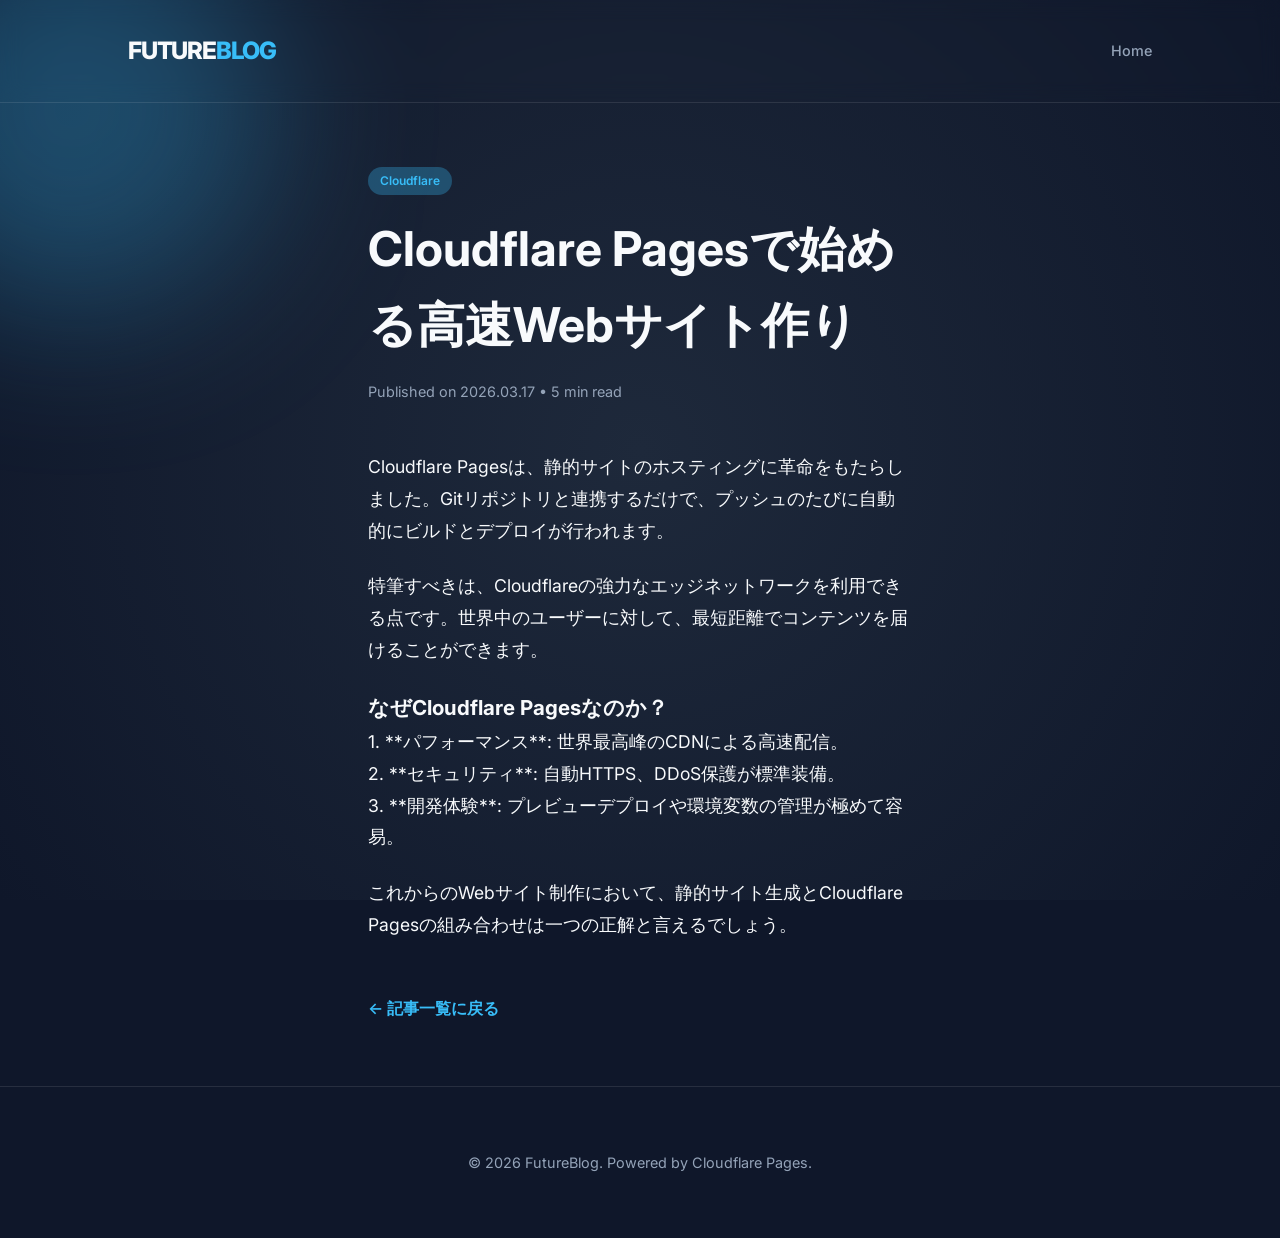
==== posts/first-post.html @ a9544e0a "Initial commit of FutureBlog" ====
<!DOCTYPE html>
<html lang="ja">
<head>
    <meta charset="UTF-8">
    <meta name="viewport" content="width=device-width, initial-scale=1.0">
    <title>Cloudflare Pagesで始める高速Webサイト作り | FutureBlog</title>
    <link rel="stylesheet" href="../css/style.css">
    <style>
        .post-container {
            max-width: 800px;
            margin: 4rem auto;
            padding: 0 10%;
        }
        .post-header {
            margin-bottom: 3rem;
            text-align: left;
        }
        .post-header h1 {
            font-size: 3rem;
            margin-bottom: 1rem;
        }
        .post-meta {
            color: var(--text-secondary);
            font-size: 0.9rem;
        }
        .post-content {
            font-size: 1.1rem;
            line-height: 1.8;
            color: var(--text-primary);
        }
        .post-content p {
            margin-bottom: 1.5rem;
        }
        .back-link {
            display: inline-block;
            margin-top: 2rem;
            color: var(--accent-color);
            text-decoration: none;
            font-weight: 600;
        }
        .back-link:hover {
            text-decoration: underline;
        }
    </style>
</head>
<body>
    <div class="bg-blobs">
        <div class="blob" style="top: -10%; left: -10%;"></div>
    </div>

    <header>
        <a href="../index.html" class="logo">FUTURE<span>BLOG</span></a>
        <nav>
            <a href="../index.html">Home</a>
        </nav>
    </header>

    <main class="post-container fade-in">
        <div class="post-header">
            <span class="card-tag">Cloudflare</span>
            <h1>Cloudflare Pagesで始める高速Webサイト作り</h1>
            <div class="post-meta">Published on 2026.03.17 • 5 min read</div>
        </div>

        <div class="post-content">
            <p>Cloudflare Pagesは、静的サイトのホスティングに革命をもたらしました。Gitリポジトリと連携するだけで、プッシュのたびに自動的にビルドとデプロイが行われます。</p>
            <p>特筆すべきは、Cloudflareの強力なエッジネットワークを利用できる点です。世界中のユーザーに対して、最短距離でコンテンツを届けることができます。</p>
            <h3>なぜCloudflare Pagesなのか？</h3>
            <p>1. **パフォーマンス**: 世界最高峰のCDNによる高速配信。<br>
               2. **セキュリティ**: 自動HTTPS、DDoS保護が標準装備。<br>
               3. **開発体験**: プレビューデプロイや環境変数の管理が極めて容易。</p>
            <p>これからのWebサイト制作において、静的サイト生成とCloudflare Pagesの組み合わせは一つの正解と言えるでしょう。</p>
        </div>

        <a href="../index.html" class="back-link">← 記事一覧に戻る</a>
    </main>

    <footer>
        <p>&copy; 2026 FutureBlog. Powered by Cloudflare Pages.</p>
    </footer>

    <script src="../js/app.js"></script>
</body>
</html>
---- css/style.css ----
@import url('https://fonts.googleapis.com/css2?family=Inter:wght@300;400;600;800&display=swap');

:root {
    --bg-color: #0f172a;
    --surface-color: rgba(30, 41, 59, 0.7);
    --glass-border: rgba(255, 255, 255, 0.1);
    --accent-color: #38bdf8;
    --accent-glow: rgba(56, 189, 248, 0.3);
    --text-primary: #f8fafc;
    --text-secondary: #94a3b8;
    --transition-speed: 0.3s;
}

* {
    margin: 0;
    padding: 0;
    box-sizing: border-box;
}

body {
    font-family: 'Inter', sans-serif;
    background-color: var(--bg-color);
    color: var(--text-primary);
    line-height: 1.6;
    overflow-x: hidden;
}

/* Background Animation */
.bg-blobs {
    position: fixed;
    top: 0;
    left: 0;
    width: 100%;
    height: 100%;
    z-index: -1;
    overflow: hidden;
    background: radial-gradient(circle at 50% 50%, #1e293b 0%, #0f172a 100%);
}

.blob {
    position: absolute;
    width: 400px;
    height: 400px;
    background: var(--accent-glow);
    filter: blur(80px);
    border-radius: 50%;
    animation: move 20s infinite alternate;
}

@keyframes move {
    from { transform: translate(-10%, -10%) scale(1); }
    to { transform: translate(20%, 20%) scale(1.2); }
}

/* Layout */
header {
    padding: 2rem 10%;
    display: flex;
    justify-content: space-between;
    align-items: center;
    backdrop-filter: blur(10px);
    position: sticky;
    top: 0;
    z-index: 100;
    border-bottom: 1px solid var(--glass-border);
}

.logo {
    font-size: 1.5rem;
    font-weight: 800;
    letter-spacing: -0.05em;
    color: var(--text-primary);
    text-decoration: none;
}

.logo span {
    color: var(--accent-color);
}

nav a {
    color: var(--text-secondary);
    text-decoration: none;
    margin-left: 2rem;
    font-size: 0.9rem;
    font-weight: 500;
    transition: var(--transition-speed);
}

nav a:hover {
    color: var(--accent-color);
}

/* Hero */
.hero {
    padding: 8rem 10% 4rem;
    text-align: center;
}

.hero h1 {
    font-size: 4rem;
    font-weight: 800;
    margin-bottom: 1.5rem;
    letter-spacing: -0.02em;
    background: linear-gradient(to right, #fff, var(--accent-color));
    -webkit-background-clip: text;
    background-clip: text;
    -webkit-text-fill-color: transparent;
}

.hero p {
    font-size: 1.25rem;
    color: var(--text-secondary);
    max-width: 600px;
    margin: 0 auto 2rem;
}

/* Blog Grid */
.container {
    padding: 4rem 10%;
    max-width: 1400px;
    margin: 0 auto;
}

.grid {
    display: grid;
    grid-template-columns: repeat(auto-fill, minmax(350px, 1fr));
    gap: 2.5rem;
}

.card {
    background: var(--surface-color);
    border: 1px solid var(--glass-border);
    border-radius: 20px;
    overflow: hidden;
    transition: transform 0.4s cubic-bezier(0.175, 0.885, 0.32, 1.275), box-shadow 0.4s;
    backdrop-filter: blur(5px);
    cursor: pointer;
}

.card:hover {
    transform: translateY(-10px);
    box-shadow: 0 20px 40px rgba(0, 0, 0, 0.3), 0 0 20px var(--accent-glow);
    border-color: var(--accent-color);
}

.card-image {
    width: 100%;
    height: 200px;
    object-fit: cover;
    background: #1e293b; /* Placeholder color */
}

.card-content {
    padding: 1.5rem;
}

.card-tag {
    display: inline-block;
    padding: 0.25rem 0.75rem;
    background: var(--accent-glow);
    color: var(--accent-color);
    border-radius: 100px;
    font-size: 0.75rem;
    font-weight: 600;
    margin-bottom: 1rem;
}

.card h3 {
    font-size: 1.5rem;
    margin-bottom: 0.75rem;
    line-height: 1.3;
}

.card p {
    color: var(--text-secondary);
    font-size: 0.95rem;
    margin-bottom: 1.5rem;
}

.card-footer {
    display: flex;
    justify-content: space-between;
    align-items: center;
    color: var(--text-secondary);
    font-size: 0.85rem;
}

/* Footer */
footer {
    padding: 4rem 10%;
    text-align: center;
    border-top: 1px solid var(--glass-border);
    color: var(--text-secondary);
    font-size: 0.9rem;
}

/* Micro-animations */
.fade-in {
    opacity: 0;
    transform: translateY(20px);
    animation: fadeIn 0.8s forwards;
}

@keyframes fadeIn {
    to {
        opacity: 1;
        transform: translateY(0);
    }
}
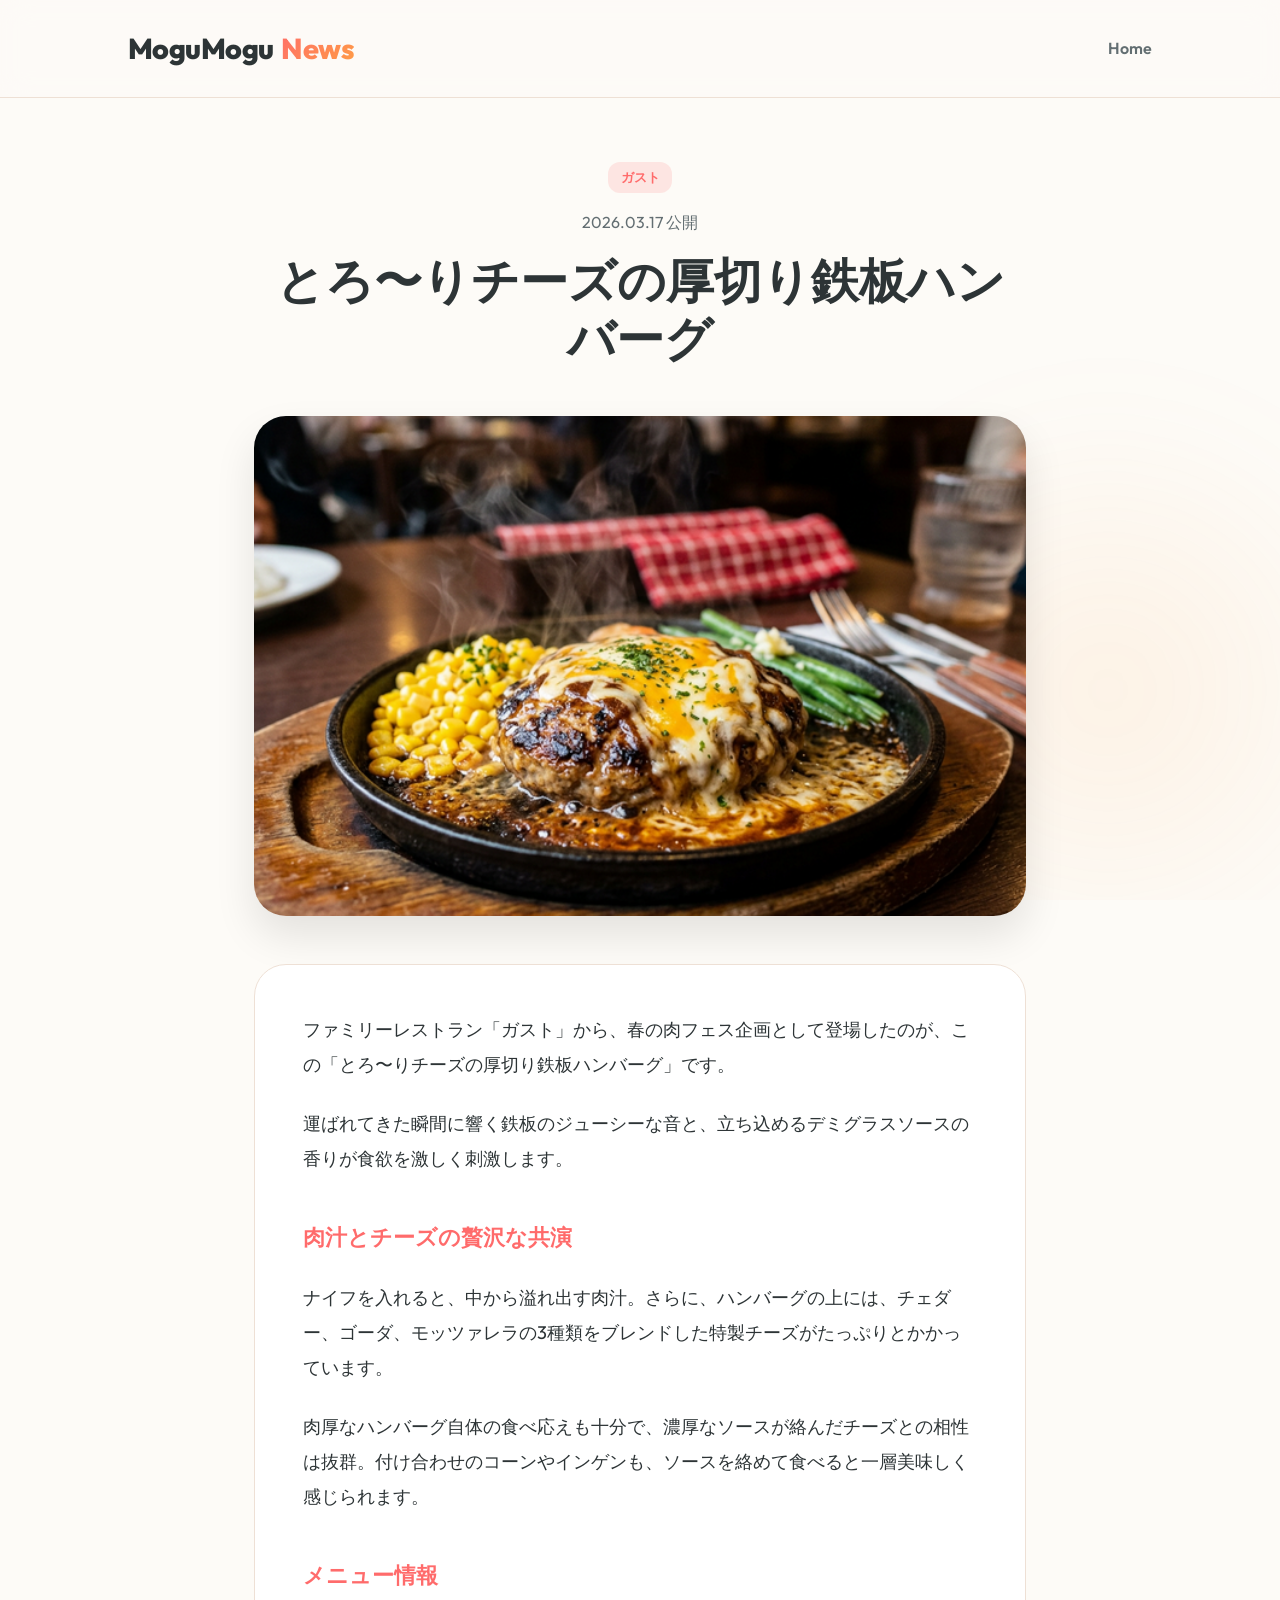
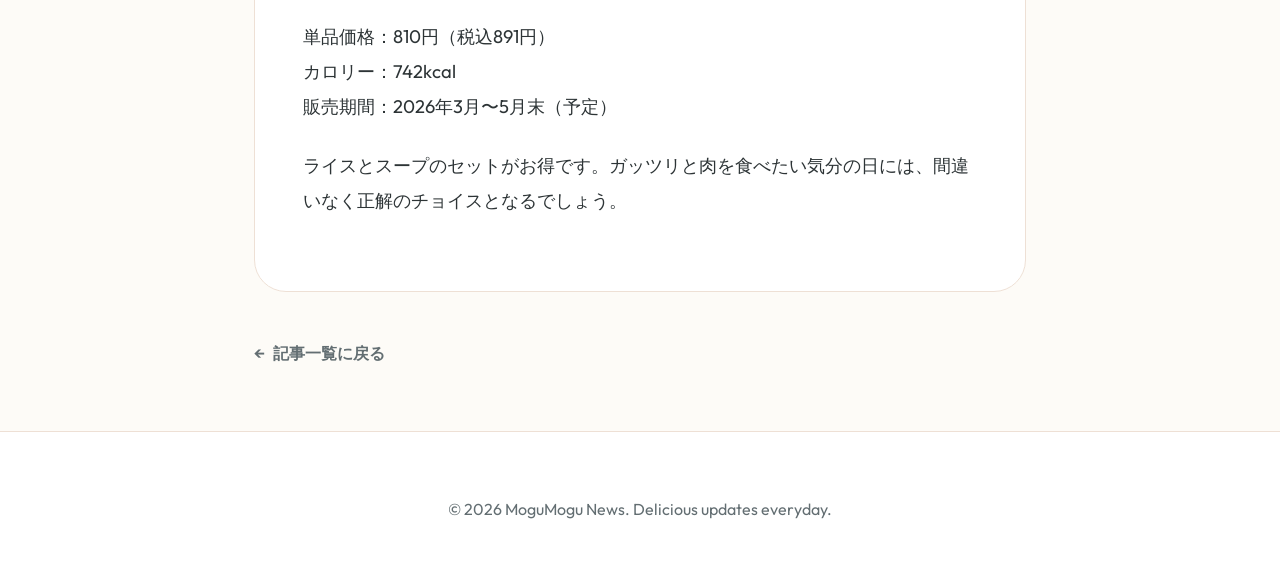
==== commit 105a5788: "Renew design and content for MoguMogu News (gourmet site)" ====
--- a/posts/first-post.html
+++ b/posts/first-post.html
@@ -3,53 +3,16 @@
 <head>
     <meta charset="UTF-8">
     <meta name="viewport" content="width=device-width, initial-scale=1.0">
-    <title>Cloudflare Pagesで始める高速Webサイト作り | FutureBlog</title>
+    <title>とろ〜りチーズの厚切り鉄板ハンバーグ | MoguMogu News</title>
     <link rel="stylesheet" href="../css/style.css">
-    <style>
-        .post-container {
-            max-width: 800px;
-            margin: 4rem auto;
-            padding: 0 10%;
-        }
-        .post-header {
-            margin-bottom: 3rem;
-            text-align: left;
-        }
-        .post-header h1 {
-            font-size: 3rem;
-            margin-bottom: 1rem;
-        }
-        .post-meta {
-            color: var(--text-secondary);
-            font-size: 0.9rem;
-        }
-        .post-content {
-            font-size: 1.1rem;
-            line-height: 1.8;
-            color: var(--text-primary);
-        }
-        .post-content p {
-            margin-bottom: 1.5rem;
-        }
-        .back-link {
-            display: inline-block;
-            margin-top: 2rem;
-            color: var(--accent-color);
-            text-decoration: none;
-            font-weight: 600;
-        }
-        .back-link:hover {
-            text-decoration: underline;
-        }
-    </style>
 </head>
 <body>
     <div class="bg-blobs">
-        <div class="blob" style="top: -10%; left: -10%;"></div>
+        <div class="blob" style="bottom: -10%; right: -10%;"></div>
     </div>
 
     <header>
-        <a href="../index.html" class="logo">FUTURE<span>BLOG</span></a>
+        <a href="../index.html" class="logo">MoguMogu<span>News</span></a>
         <nav>
             <a href="../index.html">Home</a>
         </nav>
@@ -57,26 +20,36 @@
 
     <main class="post-container fade-in">
         <div class="post-header">
-            <span class="card-tag">Cloudflare</span>
-            <h1>Cloudflare Pagesで始める高速Webサイト作り</h1>
-            <div class="post-meta">Published on 2026.03.17 • 5 min read</div>
+            <span class="card-tag">ガスト</span>
+            <div class="post-meta">2026.03.17 公開</div>
+            <h1>とろ〜りチーズの厚切り鉄板ハンバーグ</h1>
         </div>
 
+        <img src="../assets/images/hamburger_steak.png" alt="鉄板ハンバーグ" class="post-image-hero">
+
         <div class="post-content">
-            <p>Cloudflare Pagesは、静的サイトのホスティングに革命をもたらしました。Gitリポジトリと連携するだけで、プッシュのたびに自動的にビルドとデプロイが行われます。</p>
-            <p>特筆すべきは、Cloudflareの強力なエッジネットワークを利用できる点です。世界中のユーザーに対して、最短距離でコンテンツを届けることができます。</p>
-            <h3>なぜCloudflare Pagesなのか？</h3>
-            <p>1. **パフォーマンス**: 世界最高峰のCDNによる高速配信。<br>
-               2. **セキュリティ**: 自動HTTPS、DDoS保護が標準装備。<br>
-               3. **開発体験**: プレビューデプロイや環境変数の管理が極めて容易。</p>
-            <p>これからのWebサイト制作において、静的サイト生成とCloudflare Pagesの組み合わせは一つの正解と言えるでしょう。</p>
+            <p>ファミリーレストラン「ガスト」から、春の肉フェス企画として登場したのが、この「とろ〜りチーズの厚切り鉄板ハンバーグ」です。</p>
+            <p>運ばれてきた瞬間に響く鉄板のジューシーな音と、立ち込めるデミグラスソースの香りが食欲を激しく刺激します。</p>
+            
+            <h3>肉汁とチーズの贅沢な共演</h3>
+            <p>ナイフを入れると、中から溢れ出す肉汁。さらに、ハンバーグの上には、チェダー、ゴーダ、モッツァレラの3種類をブレンドした特製チーズがたっぷりとかかっています。</p>
+            <p>肉厚なハンバーグ自体の食べ応えも十分で、濃厚なソースが絡んだチーズとの相性は抜群。付け合わせのコーンやインゲンも、ソースを絡めて食べると一層美味しく感じられます。</p>
+
+            <h3>メニュー情報</h3>
+            <p>単品価格：810円（税込891円）<br>
+               カロリー：742kcal<br>
+               販売期間：2026年3月〜5月末（予定）</p>
+            
+            <p>ライスとスープのセットがお得です。ガッツリと肉を食べたい気分の日には、間違いなく正解のチョイスとなるでしょう。</p>
         </div>
 
-        <a href="../index.html" class="back-link">← 記事一覧に戻る</a>
+        <a href="../index.html" class="back-link">
+            <span>←</span> 記事一覧に戻る
+        </a>
     </main>
 
     <footer>
-        <p>&copy; 2026 FutureBlog. Powered by Cloudflare Pages.</p>
+        <p>&copy; 2026 MoguMogu News. Delicious updates everyday.</p>
     </footer>
 
     <script src="../js/app.js"></script>
--- a/css/style.css
+++ b/css/style.css
@@ -1,13 +1,14 @@
-@import url('https://fonts.googleapis.com/css2?family=Inter:wght@300;400;600;800&display=swap');
+@import url('https://fonts.googleapis.com/css2?family=Outfit:wght@300;400;600;800&family=Noto+Sans+JP:wght@400;700&display=swap');
 
 :root {
-    --bg-color: #0f172a;
-    --surface-color: rgba(30, 41, 59, 0.7);
-    --glass-border: rgba(255, 255, 255, 0.1);
-    --accent-color: #38bdf8;
-    --accent-glow: rgba(56, 189, 248, 0.3);
-    --text-primary: #f8fafc;
-    --text-secondary: #94a3b8;
+    --bg-color: #fdfbf7;
+    --surface-color: #ffffff;
+    --border-color: #eee0d5;
+    --accent-color: #ff6b6b;
+    --accent-secondary: #ff9f43;
+    --accent-glow: rgba(255, 107, 107, 0.15);
+    --text-primary: #2d3436;
+    --text-secondary: #636e72;
     --transition-speed: 0.3s;
 }
 
@@ -18,14 +19,14 @@
 }
 
 body {
-    font-family: 'Inter', sans-serif;
+    font-family: 'Outfit', 'Noto+Sans+JP', sans-serif;
     background-color: var(--bg-color);
     color: var(--text-primary);
-    line-height: 1.6;
+    line-height: 1.7;
     overflow-x: hidden;
 }
 
-/* Background Animation */
+/* Background Elements */
 .bg-blobs {
     position: fixed;
     top: 0;
@@ -34,55 +35,62 @@
     height: 100%;
     z-index: -1;
     overflow: hidden;
-    background: radial-gradient(circle at 50% 50%, #1e293b 0%, #0f172a 100%);
 }
 
 .blob {
     position: absolute;
-    width: 400px;
-    height: 400px;
-    background: var(--accent-glow);
-    filter: blur(80px);
+    width: 600px;
+    height: 600px;
+    background: radial-gradient(circle, rgba(255, 159, 67, 0.1) 0%, transparent 70%);
+    filter: blur(50px);
     border-radius: 50%;
-    animation: move 20s infinite alternate;
+    animation: move 25s infinite alternate;
 }
 
 @keyframes move {
-    from { transform: translate(-10%, -10%) scale(1); }
-    to { transform: translate(20%, 20%) scale(1.2); }
+    from { transform: translate(-10%, -10%) rotate(0deg); }
+    to { transform: translate(15%, 15%) rotate(180deg); }
 }
 
 /* Layout */
 header {
-    padding: 2rem 10%;
+    padding: 1.5rem 10%;
     display: flex;
     justify-content: space-between;
     align-items: center;
-    backdrop-filter: blur(10px);
+    background: rgba(253, 251, 247, 0.8);
+    backdrop-filter: blur(15px);
     position: sticky;
     top: 0;
     z-index: 100;
-    border-bottom: 1px solid var(--glass-border);
+    border-bottom: 1px solid var(--border-color);
 }
 
 .logo {
-    font-size: 1.5rem;
+    font-size: 1.8rem;
     font-weight: 800;
-    letter-spacing: -0.05em;
+    letter-spacing: -0.02em;
     color: var(--text-primary);
     text-decoration: none;
+    display: flex;
+    align-items: center;
+    gap: 0.5rem;
 }
 
 .logo span {
     color: var(--accent-color);
+    background: linear-gradient(135deg, var(--accent-color), var(--accent-secondary));
+    -webkit-background-clip: text;
+    background-clip: text;
+    -webkit-text-fill-color: transparent;
 }
 
 nav a {
     color: var(--text-secondary);
     text-decoration: none;
     margin-left: 2rem;
-    font-size: 0.9rem;
-    font-weight: 500;
+    font-size: 1rem;
+    font-weight: 600;
     transition: var(--transition-speed);
 }
 
@@ -92,62 +100,79 @@
 
 /* Hero */
 .hero {
-    padding: 8rem 10% 4rem;
+    padding: 6rem 10% 4rem;
     text-align: center;
 }
 
 .hero h1 {
-    font-size: 4rem;
+    font-size: 3.5rem;
     font-weight: 800;
     margin-bottom: 1.5rem;
     letter-spacing: -0.02em;
-    background: linear-gradient(to right, #fff, var(--accent-color));
-    -webkit-background-clip: text;
-    background-clip: text;
-    -webkit-text-fill-color: transparent;
+    color: var(--text-primary);
+}
+
+.hero h1 span {
+    display: block;
+    font-size: 1.2rem;
+    color: var(--accent-color);
+    text-transform: uppercase;
+    letter-spacing: 0.3em;
+    margin-bottom: 0.5rem;
 }
 
 .hero p {
     font-size: 1.25rem;
     color: var(--text-secondary);
-    max-width: 600px;
+    max-width: 700px;
     margin: 0 auto 2rem;
 }
 
 /* Blog Grid */
 .container {
-    padding: 4rem 10%;
+    padding: 2rem 10% 6rem;
     max-width: 1400px;
     margin: 0 auto;
 }
 
 .grid {
     display: grid;
-    grid-template-columns: repeat(auto-fill, minmax(350px, 1fr));
-    gap: 2.5rem;
+    grid-template-columns: repeat(auto-fill, minmax(320px, 1fr));
+    gap: 3rem;
 }
 
 .card {
     background: var(--surface-color);
-    border: 1px solid var(--glass-border);
-    border-radius: 20px;
+    border: 1px solid var(--border-color);
+    border-radius: 24px;
     overflow: hidden;
-    transition: transform 0.4s cubic-bezier(0.175, 0.885, 0.32, 1.275), box-shadow 0.4s;
-    backdrop-filter: blur(5px);
+    transition: all 0.4s cubic-bezier(0.165, 0.84, 0.44, 1);
     cursor: pointer;
+    box-shadow: 0 4px 20px rgba(0, 0, 0, 0.05);
 }
 
 .card:hover {
-    transform: translateY(-10px);
-    box-shadow: 0 20px 40px rgba(0, 0, 0, 0.3), 0 0 20px var(--accent-glow);
+    transform: translateY(-8px);
+    box-shadow: 0 20px 40px rgba(0, 0, 0, 0.08);
     border-color: var(--accent-color);
+}
+
+.card-image-wrapper {
+    width: 100%;
+    height: 240px;
+    overflow: hidden;
+    position: relative;
 }
 
 .card-image {
     width: 100%;
-    height: 200px;
+    height: 100%;
     object-fit: cover;
-    background: #1e293b; /* Placeholder color */
+    transition: transform 0.6s;
+}
+
+.card:hover .card-image {
+    transform: scale(1.05);
 }
 
 .card-content {
@@ -156,25 +181,30 @@
 
 .card-tag {
     display: inline-block;
-    padding: 0.25rem 0.75rem;
+    padding: 0.3rem 0.8rem;
     background: var(--accent-glow);
     color: var(--accent-color);
-    border-radius: 100px;
-    font-size: 0.75rem;
-    font-weight: 600;
+    border-radius: 12px;
+    font-size: 0.8rem;
+    font-weight: 700;
     margin-bottom: 1rem;
 }
 
 .card h3 {
-    font-size: 1.5rem;
+    font-size: 1.4rem;
     margin-bottom: 0.75rem;
-    line-height: 1.3;
+    line-height: 1.4;
+    font-weight: 700;
 }
 
 .card p {
     color: var(--text-secondary);
     font-size: 0.95rem;
     margin-bottom: 1.5rem;
+    display: -webkit-box;
+    -webkit-line-clamp: 2;
+    -webkit-box-orient: vertical;
+    overflow: hidden;
 }
 
 .card-footer {
@@ -183,22 +213,30 @@
     align-items: center;
     color: var(--text-secondary);
     font-size: 0.85rem;
+    padding-top: 1rem;
+    border-top: 1px solid #f5f5f5;
+}
+
+.price {
+    font-weight: 800;
+    color: var(--accent-color);
+    font-size: 1.1rem;
 }
 
 /* Footer */
 footer {
     padding: 4rem 10%;
     text-align: center;
-    border-top: 1px solid var(--glass-border);
-    color: var(--text-secondary);
-    font-size: 0.9rem;
+    background: #fff;
+    border-top: 1px solid var(--border-color);
+    color: var(--text-secondary);
 }
 
 /* Micro-animations */
 .fade-in {
     opacity: 0;
-    transform: translateY(20px);
-    animation: fadeIn 0.8s forwards;
+    transform: translateY(30px);
+    animation: fadeIn 0.8s forwards ease-out;
 }
 
 @keyframes fadeIn {
@@ -207,3 +245,88 @@
         transform: translateY(0);
     }
 }
+
+@media (max-width: 768px) {
+    .hero h1 { font-size: 2.5rem; }
+    header { padding: 1rem 5%; }
+    .container { padding: 2rem 5%; }
+    .grid { gap: 2rem; }
+}
+
+/* Post Page Styles */
+.post-container {
+    max-width: 900px;
+    margin: 4rem auto;
+    padding: 0 5%;
+}
+
+.post-header {
+    margin-bottom: 3rem;
+    text-align: center;
+}
+
+.post-header h1 {
+    font-size: 3rem;
+    margin: 1rem 0;
+    line-height: 1.2;
+    color: var(--text-primary);
+}
+
+.post-image-hero {
+    width: 100%;
+    height: 500px;
+    object-fit: cover;
+    border-radius: 32px;
+    margin-bottom: 3rem;
+    box-shadow: 0 20px 40px rgba(0, 0, 0, 0.1);
+    display: block;
+}
+
+.post-meta {
+    color: var(--text-secondary);
+    font-size: 1rem;
+    margin-bottom: 1rem;
+}
+
+.post-content {
+    font-size: 1.15rem;
+    line-height: 1.9;
+    color: var(--text-primary);
+    background: #fff;
+    padding: 3rem;
+    border-radius: 32px;
+    border: 1px solid var(--border-color);
+}
+
+.post-content h2, .post-content h3 {
+    margin: 2.5rem 0 1.5rem;
+    color: var(--accent-color);
+    font-weight: 700;
+}
+
+.post-content p {
+    margin-bottom: 1.5rem;
+}
+
+.back-link {
+    display: inline-flex;
+    align-items: center;
+    margin-top: 3rem;
+    color: var(--text-secondary);
+    text-decoration: none;
+    font-weight: 600;
+    transition: var(--transition-speed);
+    gap: 0.5rem;
+}
+
+.back-link:hover {
+    color: var(--accent-color);
+    transform: translateX(-5px);
+}
+
+@media (max-width: 768px) {
+    .post-header h1 { font-size: 2rem; }
+    .post-image-hero { height: 300px; }
+    .post-content { padding: 2rem 1.5rem; }
+}
+
